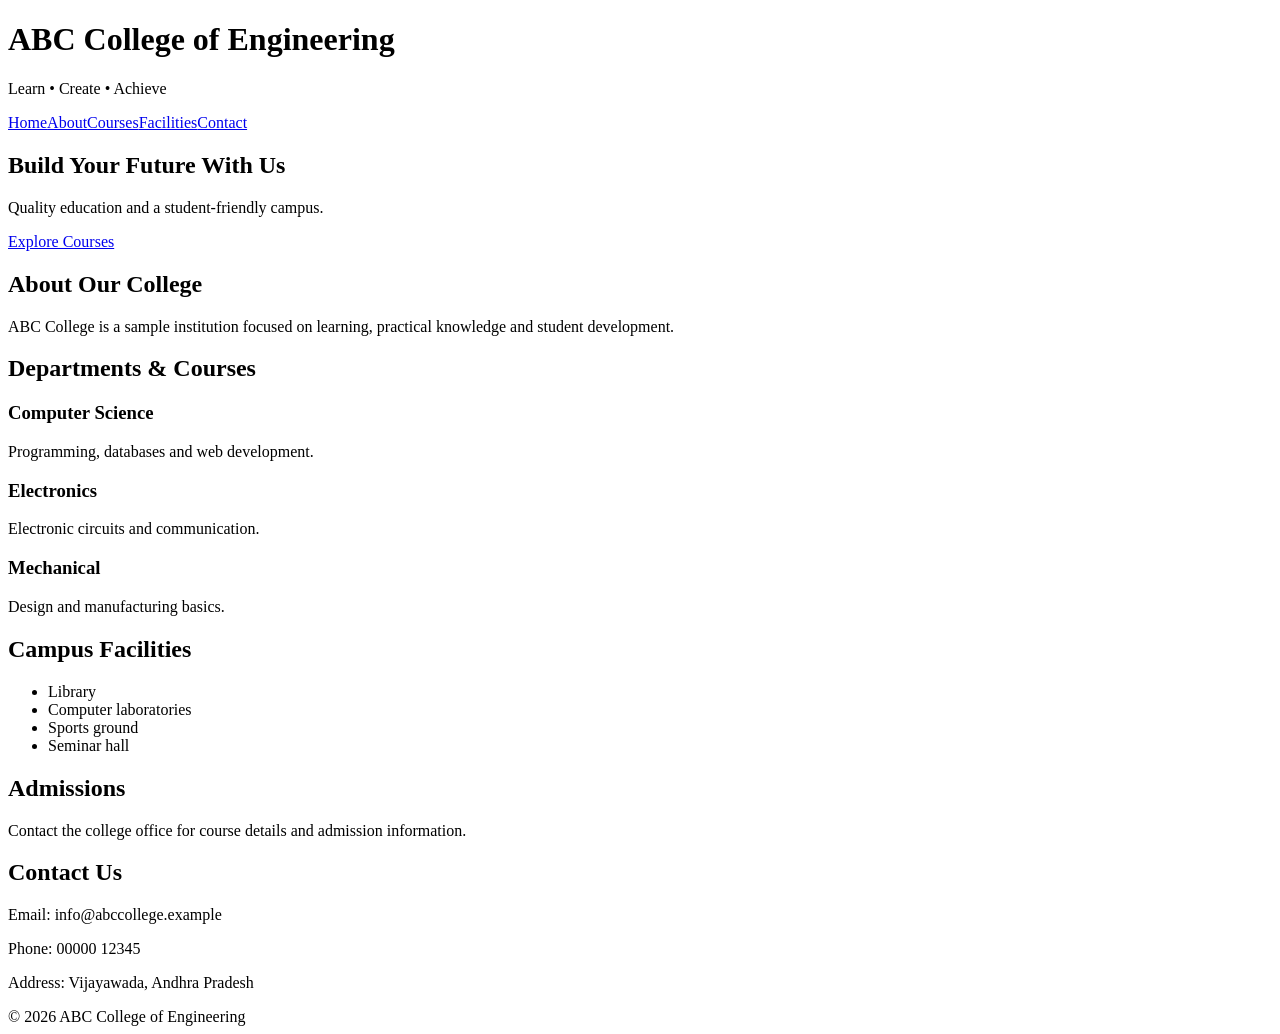
==== WEB-DEVELOPMENT-ABL/02_College_Information/index.html @ c3a54793 "Add Web Development ABL case study files" ====
<!DOCTYPE html>
<html lang="en"><head><meta charset="UTF-8"><meta name="viewport" content="width=device-width, initial-scale=1.0"><title>ABC College</title><link rel="stylesheet" href="style.css"></head>
<body><header><h1>ABC College of Engineering</h1><p>Learn • Create • Achieve</p><nav><a href="#home">Home</a><a href="#about">About</a><a href="#courses">Courses</a><a href="#facilities">Facilities</a><a href="#contact">Contact</a></nav></header>
<main><section id="home" class="banner"><h2>Build Your Future With Us</h2><p>Quality education and a student-friendly campus.</p><a href="#courses">Explore Courses</a></section>
<section id="about"><h2>About Our College</h2><p>ABC College is a sample institution focused on learning, practical knowledge and student development.</p></section>
<section id="courses"><h2>Departments & Courses</h2><div class="cards"><article><h3>Computer Science</h3><p>Programming, databases and web development.</p></article><article><h3>Electronics</h3><p>Electronic circuits and communication.</p></article><article><h3>Mechanical</h3><p>Design and manufacturing basics.</p></article></div></section>
<section id="facilities"><h2>Campus Facilities</h2><ul><li>Library</li><li>Computer laboratories</li><li>Sports ground</li><li>Seminar hall</li></ul></section>
<section><h2>Admissions</h2><p>Contact the college office for course details and admission information.</p></section>
<section id="contact"><h2>Contact Us</h2><p>Email: info@abccollege.example</p><p>Phone: 00000 12345</p><p>Address: Vijayawada, Andhra Pradesh</p></section></main><footer>© 2026 ABC College of Engineering</footer></body></html>
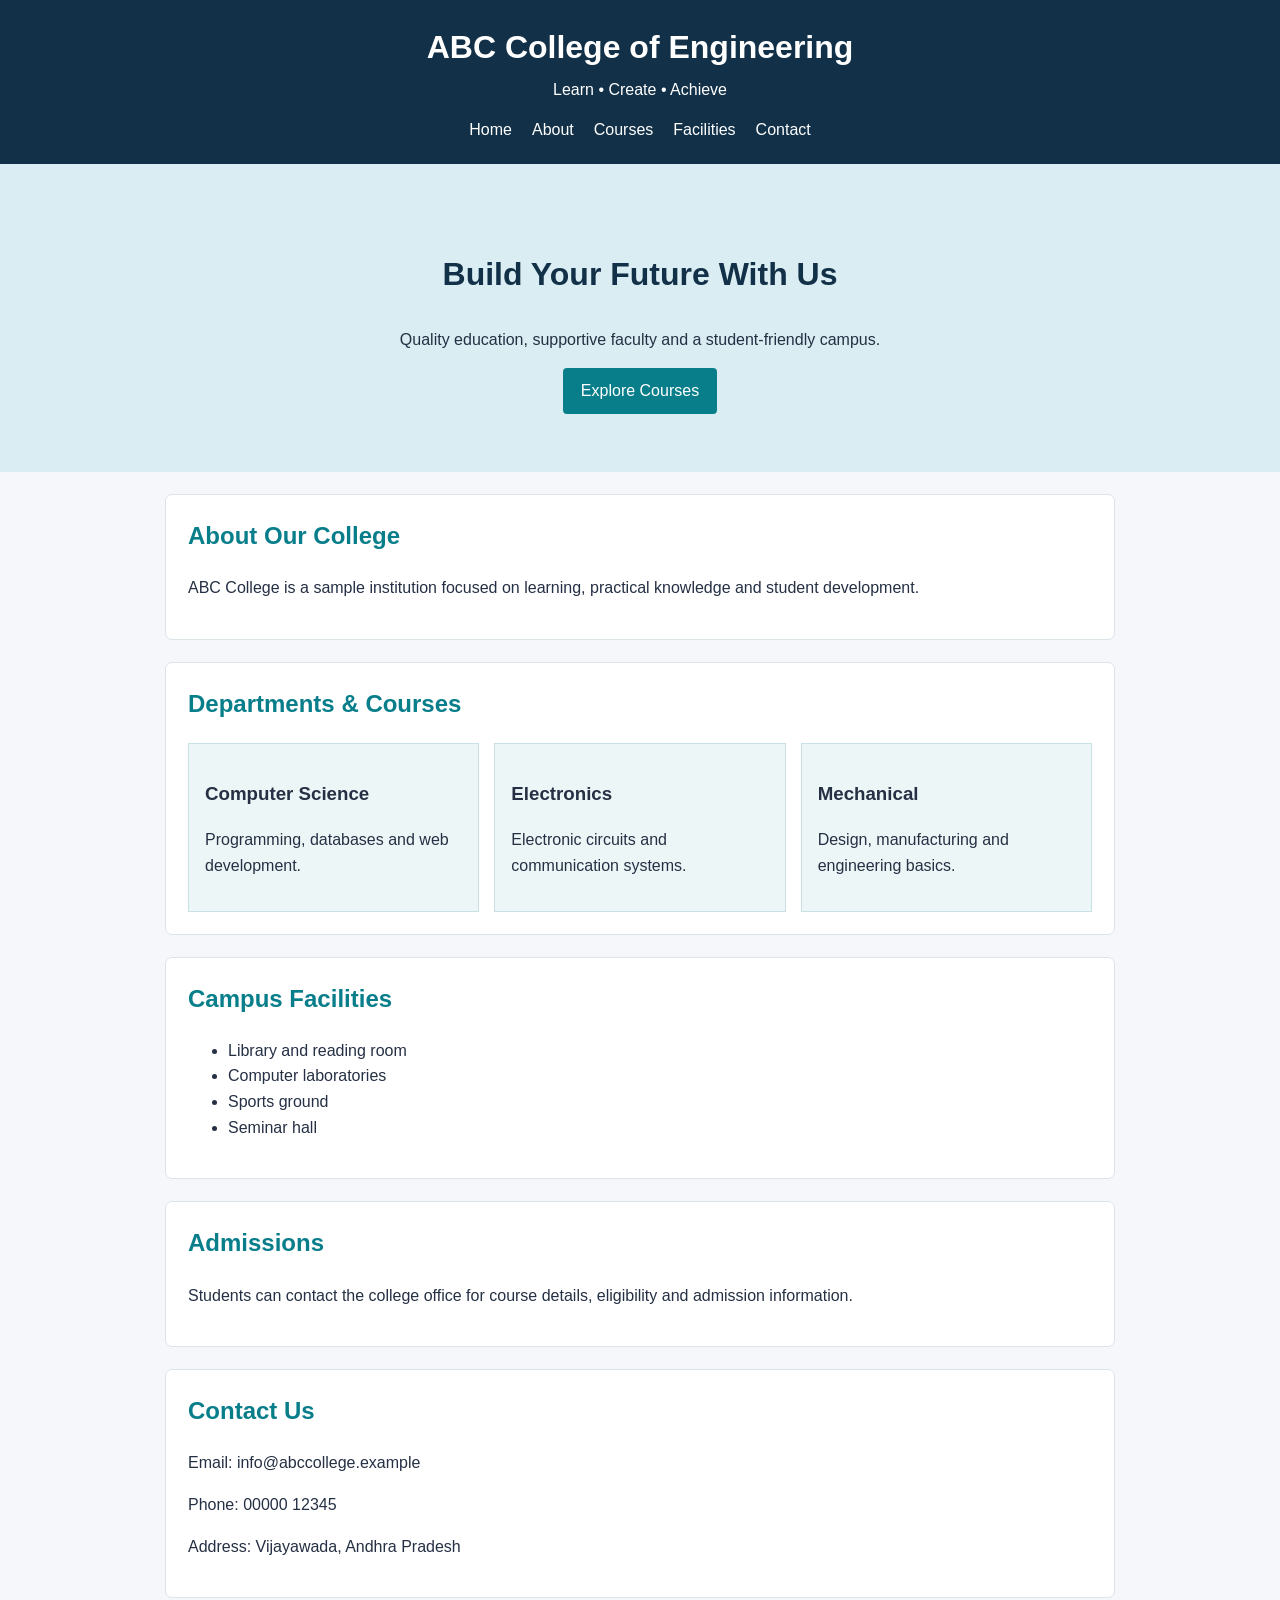
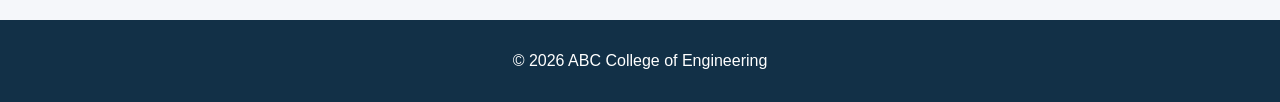
==== commit 50673b10: "Add three Web Development ABL case studies" ====
--- a/WEB-DEVELOPMENT-ABL/02_College_Information/index.html
+++ b/WEB-DEVELOPMENT-ABL/02_College_Information/index.html
@@ -1,9 +1,28 @@
 <!DOCTYPE html>
-<html lang="en"><head><meta charset="UTF-8"><meta name="viewport" content="width=device-width, initial-scale=1.0"><title>ABC College</title><link rel="stylesheet" href="style.css"></head>
-<body><header><h1>ABC College of Engineering</h1><p>Learn • Create • Achieve</p><nav><a href="#home">Home</a><a href="#about">About</a><a href="#courses">Courses</a><a href="#facilities">Facilities</a><a href="#contact">Contact</a></nav></header>
-<main><section id="home" class="banner"><h2>Build Your Future With Us</h2><p>Quality education and a student-friendly campus.</p><a href="#courses">Explore Courses</a></section>
-<section id="about"><h2>About Our College</h2><p>ABC College is a sample institution focused on learning, practical knowledge and student development.</p></section>
-<section id="courses"><h2>Departments & Courses</h2><div class="cards"><article><h3>Computer Science</h3><p>Programming, databases and web development.</p></article><article><h3>Electronics</h3><p>Electronic circuits and communication.</p></article><article><h3>Mechanical</h3><p>Design and manufacturing basics.</p></article></div></section>
-<section id="facilities"><h2>Campus Facilities</h2><ul><li>Library</li><li>Computer laboratories</li><li>Sports ground</li><li>Seminar hall</li></ul></section>
-<section><h2>Admissions</h2><p>Contact the college office for course details and admission information.</p></section>
-<section id="contact"><h2>Contact Us</h2><p>Email: info@abccollege.example</p><p>Phone: 00000 12345</p><p>Address: Vijayawada, Andhra Pradesh</p></section></main><footer>© 2026 ABC College of Engineering</footer></body></html>+<html lang="en">
+<head>
+  <meta charset="UTF-8">
+  <meta name="viewport" content="width=device-width, initial-scale=1.0">
+  <title>ABC College</title>
+  <link rel="stylesheet" href="style.css">
+</head>
+<body>
+  <header class="top">
+    <h1>ABC College of Engineering</h1><p>Learn • Create • Achieve</p>
+    <nav><a href="#home">Home</a><a href="#about">About</a><a href="#courses">Courses</a><a href="#facilities">Facilities</a><a href="#contact">Contact</a></nav>
+  </header>
+  <main>
+    <section id="home" class="banner"><h2>Build Your Future With Us</h2><p>Quality education, supportive faculty and a student-friendly campus.</p><a href="#courses" class="button">Explore Courses</a></section>
+    <section id="about" class="content"><h2>About Our College</h2><p>ABC College is a sample institution focused on learning, practical knowledge and student development.</p></section>
+    <section id="courses" class="content"><h2>Departments & Courses</h2><div class="cards">
+      <article class="card"><h3>Computer Science</h3><p>Programming, databases and web development.</p></article>
+      <article class="card"><h3>Electronics</h3><p>Electronic circuits and communication systems.</p></article>
+      <article class="card"><h3>Mechanical</h3><p>Design, manufacturing and engineering basics.</p></article>
+    </div></section>
+    <section id="facilities" class="content"><h2>Campus Facilities</h2><ul><li>Library and reading room</li><li>Computer laboratories</li><li>Sports ground</li><li>Seminar hall</li></ul></section>
+    <section class="content"><h2>Admissions</h2><p>Students can contact the college office for course details, eligibility and admission information.</p></section>
+    <section id="contact" class="content"><h2>Contact Us</h2><p>Email: info@abccollege.example</p><p>Phone: 00000 12345</p><p>Address: Vijayawada, Andhra Pradesh</p></section>
+  </main>
+  <footer><p>© 2026 ABC College of Engineering</p></footer>
+</body>
+</html>
--- a/WEB-DEVELOPMENT-ABL/02_College_Information/style.css
+++ b/WEB-DEVELOPMENT-ABL/02_College_Information/style.css
@@ -0,0 +1,16 @@
+* { box-sizing: border-box; }
+body { margin: 0; font-family: Arial, sans-serif; color: #253044; background: #f5f7fa; line-height: 1.6; }
+.top { background: #123047; color: white; text-align: center; padding: 22px 6%; }
+.top h1 { margin: 0; }
+.top p { margin: 4px 0 14px; }
+nav a { color: white; text-decoration: none; margin: 0 10px; }
+nav a:hover { text-decoration: underline; }
+.banner { background: #d9edf2; text-align: center; padding: 58px 8%; }
+.banner h2 { font-size: 2rem; color: #123047; }
+.button { display: inline-block; background: #087e8b; color: white; padding: 10px 18px; text-decoration: none; border-radius: 4px; }
+.content { max-width: 950px; margin: 22px auto; padding: 22px; background: white; border: 1px solid #dce4e8; border-radius: 7px; }
+.content h2 { color: #087e8b; margin-top: 0; }
+.cards { display: flex; gap: 15px; }
+.card { flex: 1; background: #edf6f7; padding: 16px; border: 1px solid #c9e1e4; }
+footer { background: #123047; color: white; text-align: center; padding: 12px; }
+@media (max-width: 650px) { nav a { display: inline-block; margin: 5px; } .cards { display: block; } .card { margin-bottom: 12px; } .content { margin: 14px; padding: 17px; } .banner { padding: 42px 6%; } }
